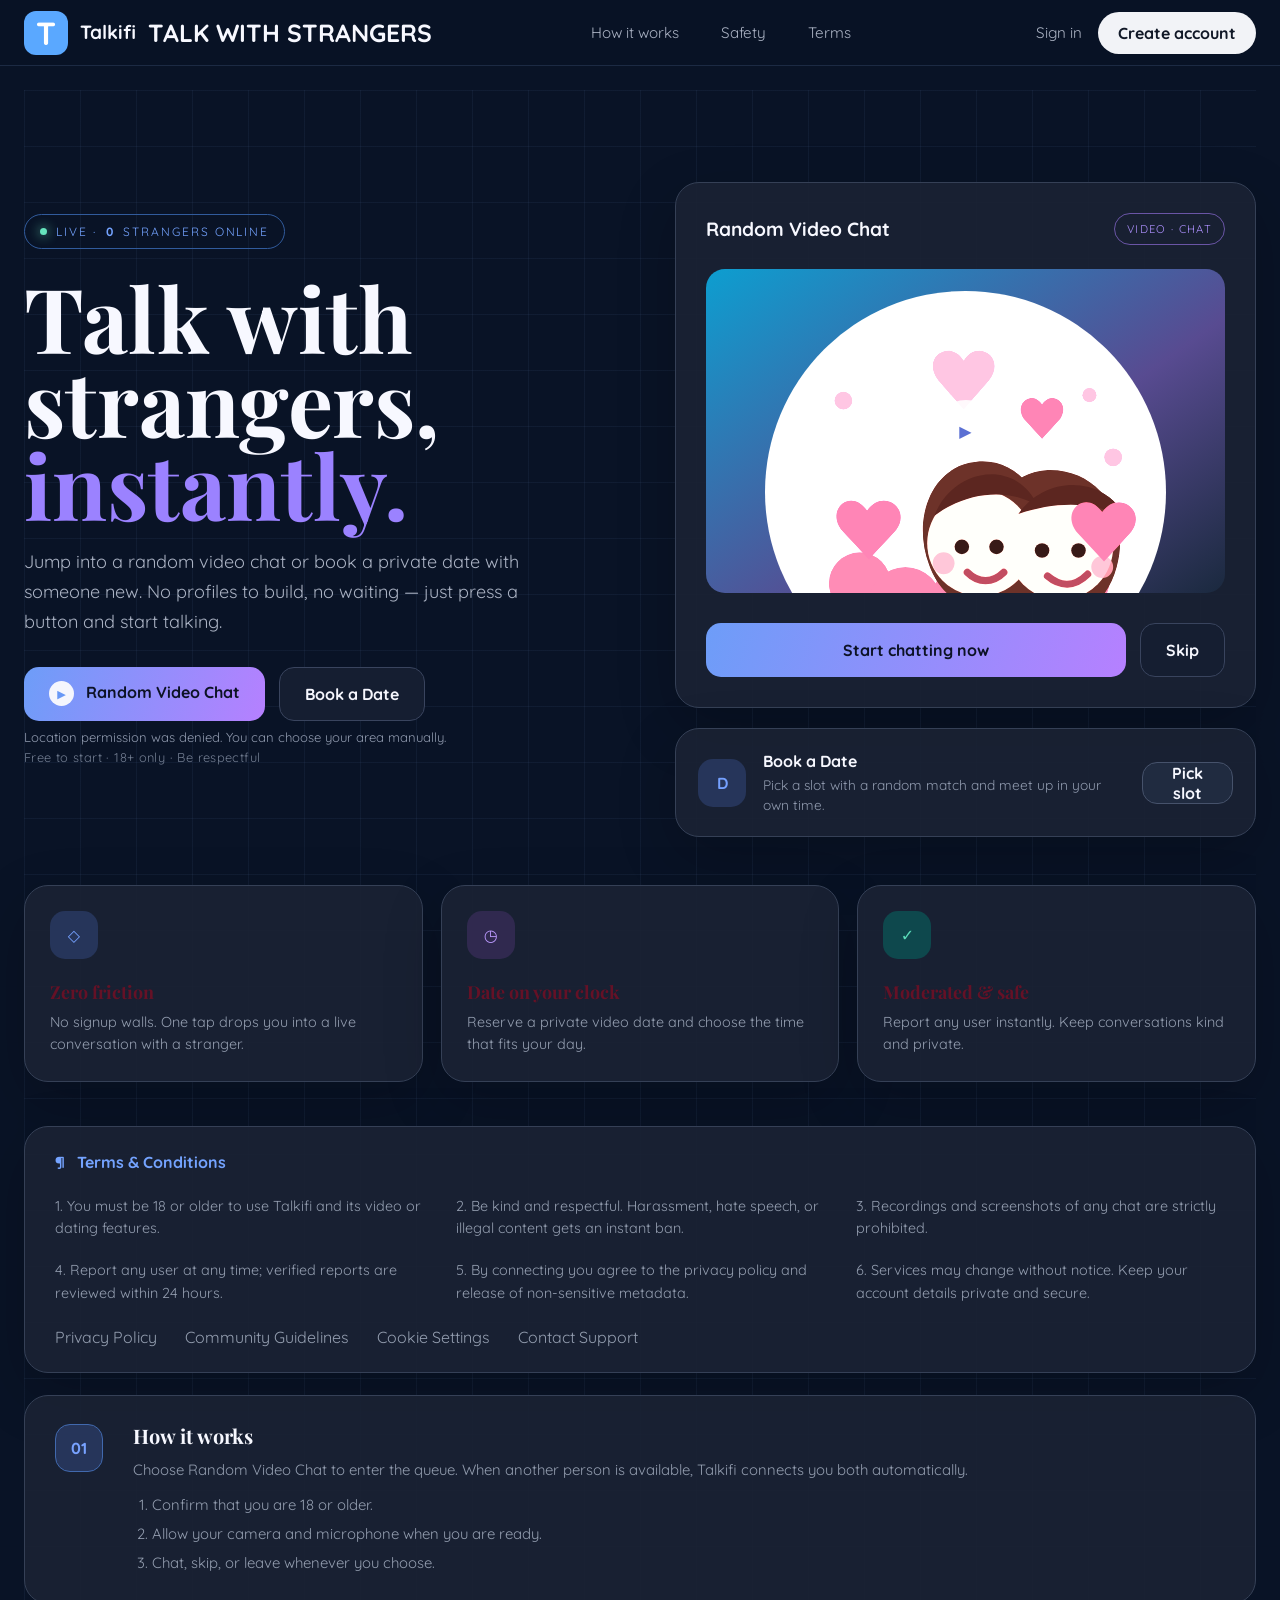
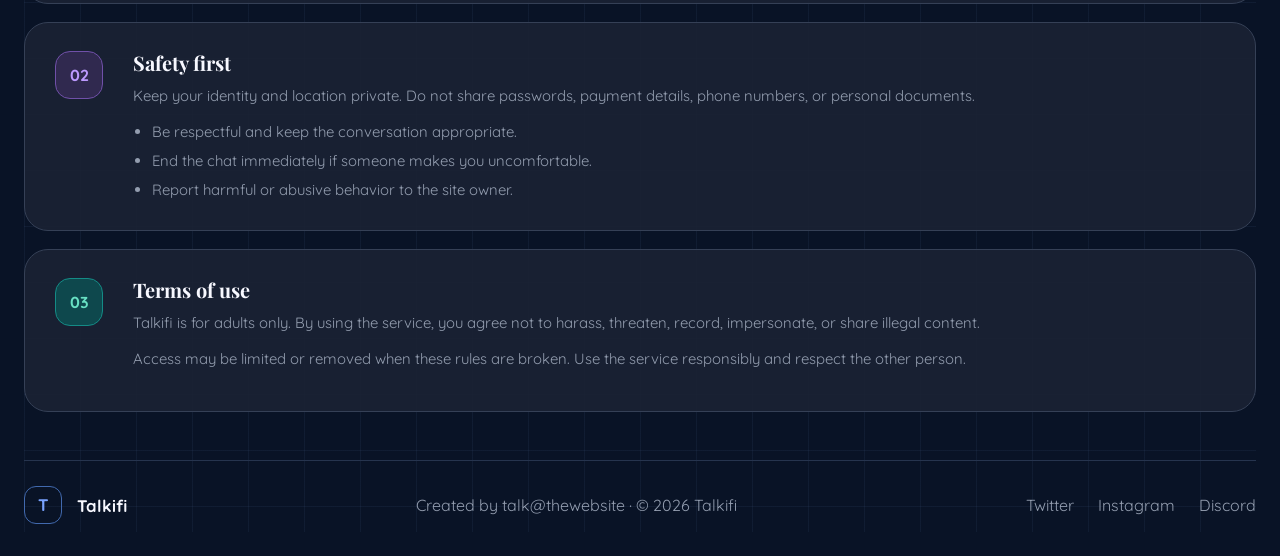
==== index.html @ 332e9e68 "update website" ====
<!DOCTYPE html>
<html lang="en">
<head>
  <meta charset="UTF-8">
  <meta name="viewport" content="width=device-width, initial-scale=1.0">
  <meta http-equiv="Cache-Control" content="no-cache, no-store, must-revalidate">
  <meta http-equiv="Pragma" content="no-cache">
  <meta http-equiv="Expires" content="0">
  <title>Will You Go On A Date?</title>
  <link rel="preconnect" href="https://fonts.googleapis.com">
  <link rel="preconnect" href="https://fonts.gstatic.com" crossorigin>
  <link href="https://fonts.googleapis.com/css2?family=Playfair+Display:wght@600;700&family=Quicksand:wght@500;600;700&display=swap" rel="stylesheet">
  <link rel="stylesheet" href="public/css/style.css?v=20260909-exact-home-split">
</head>
<body>
  <div class="petal-field" aria-hidden="true"></div>

  <header class="chat-topbar">
    <a class="chat-brand" id="homeLink" href="./" aria-label="Go to Talkifi home">
      <span class="brand-mark">T</span>
      <span class="brand-name">Talkifi</span>
      <strong>TALK WITH STRANGERS</strong>
    </a>
    <nav class="landing-nav" aria-label="Main navigation">
      <a href="#how-it-works">How it works</a>
      <a href="#safety">Safety</a>
      <a href="#terms">Terms</a>
    </nav>
    <div class="landing-account-actions">
      <a href="#terms">Sign in</a>
      <button type="button" data-next="stranger-chat">Create account</button>
    </div>
    <button class="online-counter" id="onlineCounter" type="button">0 online now</button>
  </header>

  <aside class="online-panel" id="onlinePanel" aria-hidden="true">
    <div class="online-panel-head">
      <strong>Approximate online locations</strong>
      <button id="closeOnlinePanel" type="button" aria-label="Close online stats">×</button>
    </div>
    <div class="online-total" id="onlineTotal">0 online now</div>
    <p class="online-location-note">Country and state totals only. Exact locations are never shown.</p>
    <h3>Country wise</h3>
    <div class="stats-list" id="countryStats"></div>
    <h3>State wise</h3>
    <div class="stats-list" id="stateStats"></div>
  </aside>

  <main class="app-shell">
    <section class="screen active landing-screen" data-screen="invite">
      <div class="landing-layout">
        <div class="landing-copy">
          <div class="live-pill"><span></span> LIVE · <strong id="landingOnlineCount">0</strong> STRANGERS ONLINE</div>
          <h1>Talk with<br>strangers,<br><em>instantly.</em></h1>
          <p class="landing-lede">Jump into a random video chat or book a private date with someone new. No profiles to build, no waiting — just press a button and start talking.</p>
          <div class="landing-actions">
            <button class="landing-primary" id="landingStartBtn" type="button"><span class="play-icon">▶</span> Random Video Chat</button>
            <button class="landing-secondary" data-next="date" type="button">Book a Date</button>
          </div>
          <p class="landing-location-status" id="landingLocationStatus">Requesting your approximate country and state...</p>
          <p class="landing-note">Free to start · 18+ only · Be respectful</p>
          <p class="error-message" id="inviteErrorLanding"></p>
        </div>
        <div class="landing-preview-column">
          <article class="preview-card">
            <div class="preview-heading"><strong>Random Video Chat</strong><span>VIDEO · CHAT</span></div>
            <div class="preview-video"><img src="public/assets/couple.svg" alt="Friendly people chatting"><div class="preview-play">▶</div></div>
            <div class="preview-actions"><button class="landing-primary" type="button" id="previewStartBtn">Start chatting now</button><button class="skip-preview" type="button" id="landingSkipBtn">Skip</button></div>
          </article>
          <article class="date-teaser"><div class="date-icon">D</div><div><strong>Book a Date</strong><p>Pick a slot with a random match and meet up in your own time.</p></div><button data-next="date" type="button">Pick slot</button></article>
        </div>
      </div>
      <div class="landing-features">
        <article><span class="feature-icon">◇</span><h2>Zero friction</h2><p>No signup walls. One tap drops you into a live conversation with a stranger.</p></article>
        <article><span class="feature-icon purple">◷</span><h2>Date on your clock</h2><p>Reserve a private video date and choose the time that fits your day.</p></article>
        <article><span class="feature-icon green">✓</span><h2>Moderated &amp; safe</h2><p>Report any user instantly. Keep conversations kind and private.</p></article>
      </div>
      <div class="landing-terms" id="terms">
        <strong>¶ &nbsp; Terms &amp; Conditions</strong>
        <div class="terms-grid"><p>1. You must be 18 or older to use Talkifi and its video or dating features.</p><p>2. Be kind and respectful. Harassment, hate speech, or illegal content gets an instant ban.</p><p>3. Recordings and screenshots of any chat are strictly prohibited.</p><p>4. Report any user at any time; verified reports are reviewed within 24 hours.</p><p>5. By connecting you agree to the privacy policy and release of non-sensitive metadata.</p><p>6. Services may change without notice. Keep your account details private and secure.</p></div>
        <div class="terms-links"><a href="#terms-details">Privacy Policy</a><a href="#safety">Community Guidelines</a><a href="#terms">Cookie Settings</a><a href="#how-it-works">Contact Support</a></div>
      </div>
      <section class="landing-docs" aria-label="Talkifi information">
        <article class="landing-doc" id="how-it-works">
          <span class="doc-number">01</span>
          <div><h2>How it works</h2><p>Choose Random Video Chat to enter the queue. When another person is available, Talkifi connects you both automatically.</p><ol><li>Confirm that you are 18 or older.</li><li>Allow your camera and microphone when you are ready.</li><li>Chat, skip, or leave whenever you choose.</li></ol></div>
        </article>
        <article class="landing-doc" id="safety">
          <span class="doc-number safety-number">02</span>
          <div><h2>Safety first</h2><p>Keep your identity and location private. Do not share passwords, payment details, phone numbers, or personal documents.</p><ul><li>Be respectful and keep the conversation appropriate.</li><li>End the chat immediately if someone makes you uncomfortable.</li><li>Report harmful or abusive behavior to the site owner.</li></ul></div>
        </article>
        <article class="landing-doc" id="terms-details">
          <span class="doc-number terms-number">03</span>
          <div><h2>Terms of use</h2><p>Talkifi is for adults only. By using the service, you agree not to harass, threaten, record, impersonate, or share illegal content.</p><p>Access may be limited or removed when these rules are broken. Use the service responsibly and respect the other person.</p></div>
        </article>
      </section>
      <footer class="landing-footer"><strong><span>T</span> Talkifi</strong><p>Created by talk@thewebsite · © 2026 Talkifi</p><div><a href="#terms">Twitter</a><a href="#terms">Instagram</a><a href="#terms">Discord</a></div></footer>
      <div class="panel invitation-panel">
        <h1>🌸 Will you go on a date with me? 🌸</h1>
        <img class="couple-art" src="public/assets/couple.svg" alt="Cute romantic couple illustration">
        <p class="tiny-note">(no pressure, okay, a little pressure.)</p>
        <button class="primary-btn" id="yesBtn" type="button">YES 💕</button>
        <button class="secondary-btn runaway" id="noBtn" type="button">NO 😏</button>
        <p class="error-message" id="inviteError"></p>
      </div>
    </section>

    <section class="screen" data-screen="yes">
      <div class="panel">
        <h2>WAIT... YOU ACTUALLY SAID YES?? 🥹</h2>
        <p>I was so ready for you to say no 😭</p>
        <div class="heart-row">💗 💗 💗</div>
        <button class="primary-btn" data-next="date" type="button">okay okay! →</button>
      </div>
    </section>

    <section class="screen" data-screen="date">
      <div class="panel form-panel">
        <h2>So... when are you free? 🥺</h2>
        <label for="dateInput">Pick a Day 🗓️</label>
        <input id="dateInput" type="date">
        <label for="timeInput">What Time? ⏰</label>
        <select id="timeInput">
          <option value="">choose a time...</option>
          <option value="00:00">12:00 AM</option>
          <option value="01:00">1:00 AM</option>
          <option value="02:00">2:00 AM</option>
          <option value="03:00">3:00 AM</option>
          <option value="04:00">4:00 AM</option>
          <option value="05:00">5:00 AM</option>
          <option value="06:00">6:00 AM</option>
          <option value="07:00">7:00 AM</option>
          <option value="08:00">8:00 AM</option>
          <option value="09:00">9:00 AM</option>
          <option value="10:00">10:00 AM</option>
          <option value="11:00">11:00 AM</option>
          <option value="12:00">12:00 PM</option>
          <option value="13:00">1:00 PM</option>
          <option value="14:00">2:00 PM</option>
          <option value="15:00">3:00 PM</option>
          <option value="16:00">4:00 PM</option>
          <option value="17:00">5:00 PM</option>
          <option value="18:00">6:00 PM</option>
          <option value="19:00">7:00 PM</option>
          <option value="20:00">8:00 PM</option>
          <option value="21:00">9:00 PM</option>
          <option value="22:00">10:00 PM</option>
          <option value="23:00">11:00 PM</option>
        </select>
        <button class="primary-btn" id="saveDateBtn" type="button">set the date! 💗</button>
        <p class="error-message" id="dateError"></p>
      </div>
    </section>

    <section class="screen" data-screen="food">
      <div class="panel food-panel">
        <h2>What are we feeling? 🍽️✨</h2>
        <p>pick your vibe</p>
        <div class="food-grid" id="foodGrid">
          <button class="food-card" data-food="Pizza" type="button"><span>🍕</span>Pizza</button>
          <button class="food-card" data-food="Sushi" type="button"><span>🍣</span>Sushi</button>
          <button class="food-card" data-food="Burgers" type="button"><span>🍔</span>Burgers</button>
          <button class="food-card" data-food="Pasta" type="button"><span>🍝</span>Pasta</button>
          <button class="food-card" data-food="Tacos" type="button"><span>🌮</span>Tacos</button>
          <button class="food-card" data-food="Ramen" type="button"><span>🍜</span>Ramen</button>
          <button class="food-card other-card" data-food="Other" type="button"><span>+</span>Other</button>
        </div>
        <div class="other-food-field" id="otherFoodField" hidden>
          <label for="otherFoodInput">Type your pick your vibe</label>
          <input id="otherFoodInput" type="text" maxlength="50" placeholder="Enter your own food vibe...">
        </div>
        <button class="primary-btn" id="saveFoodBtn" type="button">that's the vibe →</button>
        <p class="error-message" id="foodError"></p>
      </div>
    </section>

    <section class="screen" data-screen="location">
      <div class="panel location-panel">
        <h2>Find nearby maybes 💞</h2>
        <div class="select-stack">
          <label for="countrySelect">Country</label>
          <select id="countrySelect"></select>
          <label for="stateSelect">State</label>
          <select id="stateSelect" disabled></select>
          <label for="districtSelect">District</label>
          <select id="districtSelect" disabled></select>
          <label for="townSelect">Town</label>
          <select id="townSelect" disabled></select>
        </div>
        <div class="nearby-date-note"><strong>Nearby coffee dates</strong><span>Suggestions are prepared from your selected district and town.</span></div>
        <label class="nearby-search-label" for="nearbyPlaceSearch">Search a nearby place</label>
        <input id="nearbyPlaceSearch" class="nearby-place-search" type="search" placeholder="Try cafe, coffee, bakery, brunch..." autocomplete="off">
        <div class="nearby-search-summary" id="nearbySearchSummary">Choose a town to see places within 10 km.</div>
        <div class="nearby-search-results" id="nearbySearchResults"></div>
        <button class="primary-btn" id="saveLocationBtn" type="button">find nearby cafe dates 💘</button>
        <p class="error-message" id="locationError"></p>
      </div>
    </section>

    <section class="screen" data-screen="final">
      <div class="panel">
        <h2>glad you didn't say no. be ready by 6, I'm coming to get you 🚗</h2>
        <p><em>P.S. normal people text. I made a whole website for you. no big deal. 😌</em></p>
        <div class="heart-row">♥ ♥ ♥ ♥ ♥</div>
        <button class="primary-btn" id="acceptBtn" type="button">ok I accept 🥰</button>
        <button class="secondary-btn wide-secondary" data-next="stranger-chat" type="button">random live chat 💬</button>
        <p class="error-message" id="acceptError"></p>
      </div>
    </section>

    <section class="screen" data-screen="stranger-chat">
      <div class="chat-landing-intro" aria-labelledby="chat-landing-title">
        <div class="chat-speed-pill"><span>◎</span> Meet someone new in under 3 seconds</div>
        <h1 id="chat-landing-title">One click. <em>One stranger.</em><br>A conversation you didn't plan.</h1>
        <p>Free live text and video chat with real people around the world.<br>No account, no history — just say hi and skip whenever you like.</p>
      </div>
      <div class="panel chat-panel">
        <h2>Stranger live chat 💬</h2>
        <div class="chat-gate" id="chatGate">
          <label class="chat-field" for="ageInput">Age<input id="ageInput" type="number" min="18" max="99" placeholder="18+ only"></label>
          <label class="chat-field" for="genderSelect">I am<select id="genderSelect">
            <option value="">choose...</option>
            <option value="girl">Girl</option>
            <option value="boy">Boy</option>
            <option value="other">Other</option>
          </select></label>
          <label class="check-row" for="adultConfirm">
            <input id="adultConfirm" type="checkbox">
            <span>I confirm I am 18 or older and will keep the chat respectful.</span>
          </label>
          <button class="primary-btn compact-btn" id="permissionBtn" type="button">allow camera and mic</button>
        </div>
        <div class="mode-tabs" role="group" aria-label="Chat mode">
          <button class="mode-tab active" id="textModeBtn" type="button">Text Chat</button>
          <button class="mode-tab" id="videoModeBtn" type="button">Video Chat</button>
        </div>
        <p class="tiny-note">Adults only. One click connects you with a random person. Skip anytime.</p>
        <div class="chat-status" id="chatStatus">Not connected</div>
        <div class="call-workspace" id="callWorkspace">
          <div class="call-stage">
            <div class="video-grid" id="videoGrid">
              <div class="video-tile">
                <video id="localVideo" muted playsinline autoplay></video>
                <span class="video-label">You</span>
              </div>
              <div class="video-tile">
                <video id="remoteVideo" playsinline autoplay></video>
                <span class="video-label">Random person</span>
              </div>
            </div>
            <div class="chat-media-controls">
              <button class="secondary-btn compact-btn" id="micToggleBtn" type="button" disabled>mic on</button>
              <button class="secondary-btn compact-btn" id="cameraToggleBtn" type="button" disabled>camera on</button>
              <button class="secondary-btn compact-btn" id="speakerToggleBtn" type="button" disabled>speaker on</button>
              <button class="secondary-btn compact-btn" id="fullscreenVideoBtn" type="button" disabled>full screen</button>
            </div>
            <div class="chat-actions">
              <button class="primary-btn compact-btn" id="findChatBtn" type="button" disabled>find person</button>
              <button class="secondary-btn compact-btn" id="skipChatBtn" type="button" disabled>skip</button>
              <button class="secondary-btn compact-btn" id="videoChatBtn" type="button" disabled>start video</button>
              <button class="secondary-btn compact-btn" id="leaveChatBtn" type="button" disabled>leave</button>
            </div>
          </div>
          <aside class="call-chat" aria-label="Chat messages">
            <div class="messages" id="messages"></div>
            <form class="message-form" id="messageForm">
              <input id="messageInput" type="text" maxlength="1000" placeholder="type a sweet message..." autocomplete="off" disabled>
              <button class="primary-btn send-btn" type="submit" disabled>send</button>
            </form>
          </aside>
        </div>
        <p class="error-message" id="chatError"></p>
      </div>
    </section>
  </main>

  <script src="public/js/api.js?v=20260909-real-map-search"></script>
  <script src="public/js/animations.js?v=20260908-flow"></script>
  <script src="public/js/app.js?v=20260909-real-map-search"></script>
</body>
</html>
---- public/css/style.css ----
:root {
  --cream: #fffaf5;
  --blush: #fdecea;
  --pink: #ee7f9e;
  --pink-soft: #f8b6c8;
  --rose: #8b1834;
  --rose-dark: #651126;
  --line: #f6ccd4;
  --ink: #6c1730;
  --shadow: 0 22px 45px rgba(139, 24, 52, 0.13);
}

* {
  box-sizing: border-box;
}

body {
  margin: 0;
  min-height: 100vh;
  overflow-x: hidden;
  background:
    radial-gradient(circle at 12% 10%, rgba(255, 211, 222, 0.55), transparent 16rem),
    radial-gradient(circle at 82% 85%, rgba(255, 238, 214, 0.8), transparent 20rem),
    var(--blush);
  color: var(--ink);
  font-family: "Quicksand", system-ui, sans-serif;
}

body.dark-landing {
  background: #091326;
  color: #f7f8ff;
}

body.dark-landing .chat-topbar {
  border-bottom-color: rgba(67, 87, 124, .35);
  background: rgba(9, 19, 38, .9);
}

body.dark-landing .chat-brand strong {
  color: #f7f8ff;
}

body.dark-landing .online-counter {
  color: #8cacff;
}

body:has(.landing-screen.active) {
  background: #091326;
}

body:has(.landing-screen.active) .chat-topbar {
  border-bottom-color: rgba(67, 87, 124, .35);
  background: rgba(9, 19, 38, .9);
}

body:has(.landing-screen.active) .brand-name {
  color: #f7f8ff;
  font-family: "Quicksand", system-ui, sans-serif;
  font-size: 1.2rem;
}

body.dark-app {
  background: #091326;
  color: #f7f8ff;
}

body.dark-app .chat-topbar {
  border-bottom-color: rgba(67, 87, 124, .35);
  background: rgba(9, 19, 38, .94);
}

body.dark-app .chat-brand strong,
body.dark-app .online-counter {
  color: #a9b1c2;
}

body.dark-app .panel {
  border-color: #354056;
  background: rgba(26, 34, 52, .96);
  box-shadow: 0 20px 60px rgba(0, 0, 0, .2);
}

body.dark-app h1,
body.dark-app h2,
body.dark-app label,
body.dark-app .chat-status,
body.dark-app .video-label {
  color: #f7f8ff;
}

body.dark-app p,
body.dark-app .tiny-note,
body.dark-app .check-row,
body.dark-app .error-message {
  color: #a9b1c2;
}

body.dark-app input,
body.dark-app select {
  border-color: #46526b;
  background: #121b2d;
  color: #f7f8ff;
}

body.dark-app .chat-gate,
body.dark-app .messages,
body.dark-app .chat-status {
  border-color: #354056;
  background: #121b2d;
}

body.dark-app .chat-gate.approved {
  border-color: #46526b;
  background: #18243a;
}

body.dark-app .video-tile {
  border-color: #46526b;
  background: #0b1220;
}

body.dark-app .video-grid video {
  border-color: #46526b;
  background: #0b1220;
}

body.dark-app .video-label {
  background: rgba(9, 19, 38, .86);
}

body.dark-app .radius-control,
body.dark-app .approx-map,
body.dark-app .approx-map.ready {
  border-color: #354056;
  background-color: #121b2d;
}

body.dark-app .map-status {
  color: #a9b1c2;
}

body.dark-app .map-ring {
  border-color: rgba(109, 157, 248, .7);
  background: rgba(109, 157, 248, .08);
}

body.dark-app .match-item {
  border-color: #354056;
  background: #121b2d;
}

.location-button {
  width: 100%;
  margin-bottom: 8px;
}

.location-permission-note {
  margin: 0 0 16px;
  color: #a9b1c2;
  font-size: .82rem;
  text-align: center;
}

body.dark-app .secondary-btn,
body.dark-app .mode-tab {
  border-color: #46526b;
  background: #1a263b;
  color: #f7f8ff;
}

body.dark-app .mode-tab.active,
body.dark-app .primary-btn {
  background: linear-gradient(110deg, #6d9df8, #b680ff);
  color: #0c1225;
}

.landing-nav {
  display: flex;
  align-items: center;
  gap: clamp(18px, 4vw, 42px);
  margin-left: auto;
  margin-right: 26px;
}

.landing-nav a {
  color: #a9b1c2;
  text-decoration: none;
  font-size: .95rem;
}

.landing-nav a:hover {
  color: #fff;
}

.landing-account-actions {
  display: flex;
  align-items: center;
  gap: 16px;
  margin-left: auto;
}

.landing-account-actions a {
  color: #a9b1c2;
  text-decoration: none;
  font-size: .95rem;
}

.landing-account-actions button {
  min-height: 42px;
  padding: 0 20px;
  border: 0;
  border-radius: 999px;
  background: #f2f3f7;
  color: #111827;
  cursor: pointer;
  font-weight: 700;
}

.chat-topbar {
  position: fixed;
  top: 0;
  left: 0;
  right: 0;
  z-index: 10;
  display: flex;
  align-items: center;
  justify-content: space-between;
  gap: 16px;
  min-height: 66px;
  padding: 8px 18px;
  border-bottom: 1px solid rgba(246, 204, 212, 0.8);
  background: rgba(255, 250, 245, 0.88);
  backdrop-filter: blur(10px);
}

.chat-brand {
  display: flex;
  align-items: center;
  gap: 12px;
  min-width: 0;
  color: inherit;
  text-decoration: none;
}

.brand-mark {
  display: grid;
  place-items: center;
  width: 44px;
  height: 44px;
  border-radius: 12px;
  background: #5aa8ff;
  color: white;
  font-size: 2rem;
  font-weight: 700;
}

.brand-name {
  color: #ff7b1a;
  font-family: "Playfair Display", Georgia, serif;
  font-size: clamp(1.8rem, 5vw, 3rem);
  font-weight: 700;
  line-height: 1;
}

.chat-brand strong {
  color: #111827;
  font-size: clamp(1rem, 2.8vw, 1.55rem);
  white-space: nowrap;
}

.online-counter {
  border: 0;
  background: transparent;
  color: #5aa8ff;
  cursor: pointer;
  font-size: clamp(0.95rem, 2.3vw, 1.3rem);
  font-weight: 700;
  white-space: nowrap;
}

.online-panel {
  position: fixed;
  top: 78px;
  right: max(18px, 2vw);
  left: auto;
  z-index: 20;
  display: none;
  width: min(360px, calc(100vw - 32px));
  max-height: calc(100vh - 96px);
  overflow: auto;
  padding: 18px;
  border: 1px solid var(--line);
  border-radius: 18px;
  background: rgba(255, 253, 249, 0.98);
  box-shadow: var(--shadow);
}

.online-panel.open {
  display: block;
}

.online-panel-head {
  display: flex;
  align-items: center;
  justify-content: space-between;
  color: var(--rose-dark);
}

.online-panel-head button {
  width: 32px;
  height: 32px;
  border: 1px solid var(--line);
  border-radius: 50%;
  background: #fff0f4;
  color: var(--rose-dark);
  cursor: pointer;
}

.online-location-note {
  margin: 10px 0 16px;
  color: #a9b1c2;
  font-size: .82rem;
  line-height: 1.45;
}

.online-total {
  margin: 12px 0;
  padding: 12px;
  border-radius: 14px;
  background: #fff3f6;
  color: var(--rose-dark);
  font-weight: 700;
}

.online-panel h3 {
  margin: 16px 0 8px;
  color: var(--rose);
  font-size: 0.95rem;
}

.stats-list {
  display: grid;
  gap: 8px;
}

.stat-row {
  display: flex;
  justify-content: space-between;
  gap: 14px;
  padding: 9px 11px;
  border: 1px solid var(--line);
  border-radius: 12px;
  background: var(--cream);
}

body.dark-landing .online-panel,
body.dark-app .online-panel {
  border-color: #354056;
  background: #121b2d;
  box-shadow: 0 24px 60px rgba(0, 0, 0, .38);
}

body.dark-landing .online-panel-head,
body.dark-app .online-panel-head {
  color: #f7f8ff;
}

body.dark-landing .online-panel-head button,
body.dark-app .online-panel-head button {
  border-color: #46526b;
  background: #1a263b;
  color: #f7f8ff;
}

body.dark-landing .online-total,
body.dark-app .online-total {
  background: #1a263b;
  color: #f7f8ff;
}

body.dark-landing .online-panel h3,
body.dark-app .online-panel h3 {
  color: #8cacff;
}

body.dark-landing .stat-row,
body.dark-app .stat-row {
  border-color: #354056;
  background: #18243a;
  color: #f7f8ff;
}

body.dark-landing .stat-row strong,
body.dark-app .stat-row strong {
  color: #9b82ff;
}

button,
input,
select {
  font: inherit;
}

.app-shell {
  min-height: 100vh;
  display: grid;
  place-items: center;
  padding: 90px 24px 24px;
}

.screen {
  display: none;
  width: min(100%, 520px);
}

.screen.active {
  display: block;
  animation: floatIn 440ms ease both;
}

.landing-screen {
  width: min(100%, 1308px);
}

.landing-screen .invitation-panel {
  display: none;
}

.landing-screen {
  color: #f7f8ff;
  position: relative;
}

.landing-screen::before {
  content: "";
  position: fixed;
  inset: 0;
  z-index: 0;
  background-color: #091326;
  background-image: linear-gradient(rgba(120, 151, 219, .07) 1px, transparent 1px), linear-gradient(90deg, rgba(120, 151, 219, .07) 1px, transparent 1px);
  background-size: 56px 56px;
}

.landing-screen > * {
  position: relative;
  z-index: 1;
}

.landing-layout {
  display: grid;
  grid-template-columns: minmax(0, 1fr) minmax(420px, .88fr);
  gap: clamp(40px, 8vw, 110px);
  align-items: center;
  padding: 70px 0 44px;
}

.landing-copy { max-width: 560px; }
.live-pill { display: inline-flex; align-items: center; gap: 9px; padding: 9px 15px; border: 1px solid #315b9c; border-radius: 999px; color: #74a3ff; font-size: .75rem; letter-spacing: .16em; }
.live-pill span { width: 7px; height: 7px; border-radius: 50%; background: #66e4bd; box-shadow: 0 0 12px #66e4bd; }
.landing-copy h1 { margin: 26px 0 22px; color: #f7f8ff; font-size: clamp(3.5rem, 7vw, 6.3rem); line-height: .93; letter-spacing: 0; }
.landing-copy h1 em { color: #9b82ff; font-style: normal; }
.landing-lede { max-width: 550px; color: #a9b1c2; font-size: 1.13rem; line-height: 1.65; }
.landing-actions, .preview-actions { display: flex; flex-wrap: wrap; gap: 14px; margin-top: 30px; }
.landing-primary, .landing-secondary, .date-teaser button, .skip-preview { min-height: 54px; padding: 0 25px; border-radius: 15px; cursor: pointer; font-weight: 700; }
.landing-primary { border: 0; background: linear-gradient(110deg, #6d9df8, #b680ff); color: #0c1225; }
.landing-secondary, .skip-preview { border: 1px solid #39445e; background: #151e31; color: #f5f6fd; }
.landing-location-btn { min-height: 42px; margin-top: 14px; padding: 0 18px; border: 1px solid #4169ae; border-radius: 12px; background: #18243a; color: #9dbbff; cursor: pointer; font-weight: 700; }
.landing-location-btn:disabled { cursor: wait; opacity: .65; }
.landing-location-status { min-height: 20px; margin: 8px 0 0; color: #8f99ad; font-size: .82rem; }
.play-icon { display: inline-grid; place-items: center; width: 25px; height: 25px; margin-right: 8px; border-radius: 50%; background: #f5f6fd; color: #6898f6; font-size: .7rem; }
.landing-note { color: #727d91; font-size: .8rem; letter-spacing: .03em; }
.landing-preview-column { display: grid; gap: 20px; }
.preview-card, .date-teaser, .landing-features article, .landing-terms { border: 1px solid #354056; border-radius: 24px; background: rgba(26, 34, 52, .9); box-shadow: 0 20px 60px rgba(0, 0, 0, .2); }
.preview-card { padding: 30px; }
.preview-heading { display: flex; align-items: center; justify-content: space-between; gap: 12px; margin-bottom: 24px; font-size: 1.2rem; }
.preview-heading span { padding: 8px 12px; border: 1px solid #6a55a6; border-radius: 999px; color: #ae91ff; font-size: .7rem; letter-spacing: .12em; }
.preview-video { position: relative; display: grid; place-items: center; min-height: 310px; overflow: hidden; border-radius: 19px; background: linear-gradient(145deg, #0d9ed0, #584b91 60%, #1a293e); }
.preview-video img { width: 72%; max-height: 250px; object-fit: contain; filter: brightness(1.2); }
.preview-play { position: absolute; display: grid; place-items: center; width: 62px; height: 62px; border-radius: 50%; background: rgba(255,255,255,.9); color: #5b70d3; }
.preview-actions .landing-primary { flex: 1; }
.date-teaser { display: flex; align-items: center; gap: 17px; padding: 22px; }
.date-icon, .feature-icon { display: grid; place-items: center; flex: 0 0 auto; width: 48px; height: 48px; border-radius: 15px; background: #26355a; color: #75a1ff; font-weight: 700; }
.date-teaser strong { color: #f7f8ff; }.date-teaser p { margin: 4px 0 0; color: #8f99ad; font-size: .86rem; line-height: 1.4; }.date-teaser button { min-height: 42px; margin-left: auto; padding: 0 16px; border: 1px solid #46526b; background: #202b40; color: #f7f8ff; }
.landing-features { display: grid; grid-template-columns: repeat(3, 1fr); gap: 18px; }.landing-features article { padding: 25px; }.landing-features h2 { margin: 22px 0 9px; font-size: 1.12rem; }.landing-features p, .landing-terms p { margin: 0; color: #939daf; line-height: 1.55; font-size: .9rem; }.feature-icon.purple { background: #30294f; color: #bc9aff; }.feature-icon.green { background: #0e484d; color: #5bddba; }
.landing-terms { margin-top: 44px; padding: 25px 30px; color: #74a3ff; }.terms-grid { display: grid; grid-template-columns: repeat(3, 1fr); gap: 20px 32px; margin-top: 23px; }.terms-grid p { margin: 0; color: #939daf; line-height: 1.55; font-size: .9rem; }.terms-links { display: flex; flex-wrap: wrap; gap: 28px; margin-top: 23px; }.terms-links a, .landing-footer a { color: #939daf; text-decoration: none; }.terms-links a:hover, .landing-footer a:hover { color: #78a2ff; }
.landing-footer { display: flex; align-items: center; justify-content: space-between; gap: 20px; margin-top: 48px; padding: 25px 0 8px; border-top: 1px solid #26344e; color: #939daf; }.landing-footer strong { color: #f7f8ff; font-size: 1.05rem; }.landing-footer strong span { display: inline-grid; place-items: center; width: 38px; height: 38px; margin-right: 10px; border: 1px solid #4169ae; border-radius: 12px; color: #78a2ff; }.landing-footer p { margin: 0; }.landing-footer div { display: flex; gap: 24px; }
.landing-docs { display: grid; gap: 18px; margin-top: 22px; scroll-margin-top: 92px; }
.landing-doc { display: grid; grid-template-columns: 58px minmax(0, 1fr); gap: 20px; padding: 28px 30px; border: 1px solid #354056; border-radius: 24px; background: rgba(26, 34, 52, .9); scroll-margin-top: 92px; }
.landing-doc h2 { margin: 0 0 10px; color: #f7f8ff; font-size: 1.25rem; }
.landing-doc p, .landing-doc li { color: #939daf; line-height: 1.6; font-size: .93rem; }
.landing-doc p { margin: 0 0 12px; }.landing-doc ol, .landing-doc ul { margin: 0; padding-left: 19px; }.landing-doc li + li { margin-top: 5px; }
.doc-number { display: grid; place-items: center; width: 48px; height: 48px; border: 1px solid #4169ae; border-radius: 15px; background: #26355a; color: #78a2ff; font-weight: 700; }
.safety-number { border-color: #7050a9; background: #30294f; color: #bd9aff; }.terms-number { border-color: #148b86; background: #0e484d; color: #68e0c3; }
@media (max-width: 820px) { .landing-doc { grid-template-columns: 1fr; padding: 22px; } }
@media (max-width: 820px) { .terms-grid { grid-template-columns: 1fr; } .landing-footer { align-items: flex-start; flex-direction: column; } .landing-footer div { gap: 18px; } }

@media (max-width: 820px) {
  .landing-nav { display: none; }
  .landing-account-actions { display: none; }
  .landing-layout { grid-template-columns: 1fr; padding-top: 35px; }.landing-copy { max-width: none; }.landing-copy h1 { font-size: clamp(3.3rem, 15vw, 5.5rem); }.preview-video { min-height: 230px; }.landing-features, .landing-terms > div { grid-template-columns: 1fr; }.date-teaser button { margin-left: auto; }
}

/* Full-size chat and video workspace */
.screen[data-screen="stranger-chat"] {
  width: min(100%, 1140px);
}

.screen[data-screen="stranger-chat"] .chat-panel {
  padding: 30px;
  border-color: #26334c;
  border-radius: 25px;
  background: #111b2e;
}

.screen[data-screen="stranger-chat"] .chat-panel > h2 {
  margin-bottom: 24px;
  color: #f4f5fa;
  font-family: "Playfair Display", Georgia, serif;
  font-size: 1.8rem;
}

.screen[data-screen="stranger-chat"] .chat-gate {
  display: grid;
  grid-template-columns: 70px 120px minmax(190px, 1fr) minmax(250px, 1.7fr);
  gap: 12px;
  align-items: end;
  margin-bottom: 14px;
  padding: 18px;
  border-color: #26334c;
  border-radius: 20px;
  background: #0d1628;
}

.screen[data-screen="stranger-chat"] .chat-field {
  display: grid;
  gap: 7px;
  margin: 0;
  color: #8f9ab0;
  font-size: .75rem;
  text-align: left;
}

.screen[data-screen="stranger-chat"] .chat-field input,
.screen[data-screen="stranger-chat"] .chat-field select {
  width: 100%;
  min-height: 38px;
  padding: 0 10px;
  border: 1px solid #2b3850;
  border-radius: 12px;
  background: #1b2940;
  color: #f4f5fa;
}

.screen[data-screen="stranger-chat"] .chat-gate .check-row {
  min-height: 38px;
  margin: 0;
  padding: 0 10px;
  border: 1px solid #2b3850;
  border-radius: 12px;
  color: #9aa5ba;
  font-size: .72rem;
}

.screen[data-screen="stranger-chat"] .chat-gate .compact-btn {
  width: 100%;
  min-height: 42px;
  margin: 0;
  background: linear-gradient(100deg, #ff774d, #ed5f92);
  color: #1b1420;
}

.screen[data-screen="stranger-chat"] .mode-tabs {
  display: grid;
  grid-template-columns: 1fr 1fr;
  gap: 12px;
  margin: 0 0 10px;
}

.screen[data-screen="stranger-chat"] .mode-tab {
  min-height: 42px;
  border-color: #26334c;
  background: #182239;
  color: #c0c8d8;
}

.screen[data-screen="stranger-chat"] .mode-tab.active {
  border-color: transparent;
  background: linear-gradient(100deg, #ff774d, #ed5f92);
  color: #1b1420;
}

.screen[data-screen="stranger-chat"] .chat-status {
  min-height: 38px;
  margin: 12px 0 14px;
  border-color: #26334c;
  border-radius: 999px;
  background: #0d1628;
  color: #c0c8d8;
}

.screen[data-screen="stranger-chat"] .call-workspace {
  gap: 16px;
}

.screen[data-screen="stranger-chat"] .call-stage {
  min-width: 0;
}

.screen[data-screen="stranger-chat"] .call-chat {
  min-width: 0;
  padding: 14px;
  border: 1px solid #26334c;
  border-radius: 20px;
  background: #0d1628;
}

.screen[data-screen="stranger-chat"] .messages {
  min-height: 340px;
  height: min(48vh, 480px);
  margin: 0 0 12px;
  border-color: #26334c;
  border-radius: 18px;
  background: #111b2e;
}

.screen[data-screen="stranger-chat"] .message-form {
  gap: 10px;
}

.screen[data-screen="stranger-chat"] .message-form input {
  min-height: 42px;
  border-color: #2b3850;
  border-radius: 999px;
  background: #1b2940;
  color: #f4f5fa;
}

.screen[data-screen="stranger-chat"] .send-btn {
  width: 46px;
  min-height: 42px;
  padding: 0;
  border-radius: 50%;
  background: #ff715d;
  color: #1b1420;
}

.screen[data-screen="stranger-chat"] .chat-media-controls,
.screen[data-screen="stranger-chat"] .chat-actions {
  display: flex;
  flex-wrap: wrap;
  gap: 10px;
  margin-top: 12px;
}

.screen[data-screen="stranger-chat"] .chat-media-controls .secondary-btn,
.screen[data-screen="stranger-chat"] .chat-actions .secondary-btn,
.screen[data-screen="stranger-chat"] .chat-actions .primary-btn {
  width: auto;
  min-height: 38px;
  margin: 0;
  padding: 0 16px;
  border: 1px solid #2b3850;
  border-radius: 999px;
  background: #182239;
  color: #c0c8d8;
  box-shadow: none;
}

.screen[data-screen="stranger-chat"] .chat-actions .primary-btn {
  background: linear-gradient(100deg, #ff774d, #ed5f92);
  color: #1b1420;
}

.screen[data-screen="stranger-chat"] .chat-panel:not(.video-mode) .call-workspace {
  display: block;
}

.screen[data-screen="stranger-chat"] .chat-panel:not(.video-mode) .call-chat {
  display: grid;
}

.screen[data-screen="stranger-chat"] .chat-panel:not(.video-mode) .call-stage {
  display: flex;
  justify-content: flex-end;
}

.screen[data-screen="stranger-chat"] .chat-panel:not(.video-mode) .chat-media-controls,
.screen[data-screen="stranger-chat"] .chat-panel:not(.video-mode) .video-grid {
  display: none;
}

@media (max-width: 820px) {
  .screen[data-screen="stranger-chat"] .chat-panel {
    padding: 18px;
  }

  .screen[data-screen="stranger-chat"] .chat-gate {
    grid-template-columns: 1fr 1fr;
  }

  .screen[data-screen="stranger-chat"] .chat-gate .check-row,
  .screen[data-screen="stranger-chat"] .chat-gate .compact-btn {
    grid-column: 1 / -1;
  }

  .screen[data-screen="stranger-chat"] .call-workspace {
    grid-template-columns: 1fr;
  }
}

.screen.focus-screen {
  width: min(100%, 1180px);
}

.panel {
  width: 100%;
  padding: clamp(28px, 6vw, 42px);
  border: 1px solid var(--line);
  border-radius: 28px;
  background: rgba(255, 253, 249, 0.92);
  box-shadow: var(--shadow);
  text-align: center;
}

h1,
h2 {
  margin: 0 0 20px;
  color: var(--rose-dark);
  font-family: "Playfair Display", Georgia, serif;
  font-size: clamp(1.65rem, 7vw, 2.5rem);
  line-height: 1.18;
  letter-spacing: 0;
}

p {
  margin: 0 0 20px;
}

.tiny-note {
  font-size: 0.9rem;
  color: #9b5364;
}

.couple-art {
  display: block;
  width: min(190px, 50vw);
  aspect-ratio: 1;
  margin: 8px auto 22px;
  border: 4px solid #ffc6d5;
  border-radius: 50%;
  background: #fff4f7;
  box-shadow: 0 14px 24px rgba(238, 127, 158, 0.2);
}

.primary-btn,
.secondary-btn {
  display: inline-grid;
  place-items: center;
  min-height: 48px;
  border: 0;
  border-radius: 999px;
  cursor: pointer;
  transition: transform 180ms ease, box-shadow 180ms ease, border-color 180ms ease;
}

.wide-secondary {
  width: 100%;
}

.primary-btn {
  width: 100%;
  margin-top: 12px;
  padding: 0 22px;
  background: var(--pink);
  color: white;
  font-weight: 700;
  box-shadow: 0 10px 20px rgba(238, 127, 158, 0.28);
}

.primary-btn:hover {
  transform: translateY(-2px);
}

.primary-btn:disabled,
.secondary-btn:disabled,
.mode-tab:disabled {
  cursor: not-allowed;
  opacity: 0.5;
  transform: none;
  box-shadow: none;
}

.secondary-btn {
  min-width: 92px;
  margin-top: 14px;
  padding: 0 24px;
  border: 1px solid var(--line);
  background: #fff0f4;
  color: var(--rose-dark);
}

.runaway {
  position: relative;
}

.heart-row {
  margin: 20px 0 8px;
  color: var(--pink);
  font-size: 1.45rem;
  letter-spacing: 0;
}

.form-panel,
.location-panel {
  text-align: left;
}

.form-panel h2,
.location-panel h2,
.food-panel h2,
.match-panel h2 {
  text-align: center;
}

label {
  display: block;
  margin: 18px 0 8px;
  color: var(--rose);
  font-weight: 700;
}

input,
select {
  width: 100%;
  min-height: 48px;
  border: 1px solid var(--line);
  border-radius: 999px;
  background: var(--cream);
  color: var(--ink);
  padding: 0 18px;
  outline: none;
}

input:focus,
select:focus {
  border-color: var(--pink);
  box-shadow: 0 0 0 4px rgba(238, 127, 158, 0.15);
}

.food-grid {
  display: grid;
  grid-template-columns: repeat(2, minmax(0, 1fr));
  gap: 14px;
  margin: 20px 0 12px;
}

.food-card {
  min-height: 92px;
  border: 1px solid var(--line);
  border-radius: 22px;
  background: var(--cream);
  color: var(--ink);
  cursor: pointer;
  transition: transform 180ms ease, border-color 180ms ease, background 180ms ease;
}

.food-card span {
  display: block;
  margin-bottom: 8px;
  font-size: 1.7rem;
}

.food-card.selected {
  border: 2px solid var(--pink);
  background: #fff1f5;
  transform: scale(1.04);
}

.other-card {
  grid-column: 1 / -1;
}

.other-food-field {
  margin: 4px 0 10px;
  text-align: left;
}

.other-food-field[hidden] {
  display: none;
}

.other-food-field label {
  margin-top: 0;
}

.select-stack {
  display: grid;
  gap: 2px;
}

.manual-location-input[hidden] {
  display: none;
}

.manual-location-input {
  margin-top: 8px;
}

.radius-control {
  display: flex;
  align-items: center;
  justify-content: space-between;
  min-height: 48px;
  margin: 18px 0;
  padding: 0 18px;
  border: 1px solid var(--line);
  border-radius: 999px;
  background: #fff3f6;
}

.radius-control strong {
  color: var(--rose-dark);
}

.approx-map {
  position: relative;
  height: 230px;
  margin: 16px 0;
  overflow: hidden;
  border: 1px solid var(--line);
  border-radius: 24px;
  background:
    linear-gradient(35deg, transparent 48%, rgba(238, 127, 158, 0.15) 49%, rgba(238, 127, 158, 0.15) 51%, transparent 52%),
    linear-gradient(115deg, transparent 45%, rgba(139, 24, 52, 0.12) 46%, rgba(139, 24, 52, 0.12) 48%, transparent 49%),
    radial-gradient(circle at 24% 28%, #dff0df 0 12%, transparent 13%),
    radial-gradient(circle at 78% 65%, #ffe1e9 0 14%, transparent 15%),
    #fff9f2;
}

.approx-map.ready {
  background:
    linear-gradient(35deg, transparent 48%, rgba(238, 127, 158, 0.2) 49%, rgba(238, 127, 158, 0.2) 51%, transparent 52%),
    linear-gradient(115deg, transparent 45%, rgba(139, 24, 52, 0.14) 46%, rgba(139, 24, 52, 0.14) 48%, transparent 49%),
    radial-gradient(circle at 24% 28%, rgba(153, 196, 151, 0.45) 0 12%, transparent 13%),
    radial-gradient(circle at 78% 65%, rgba(255, 190, 212, 0.55) 0 14%, transparent 15%),
    #fff9f2;
}

.map-status {
  position: absolute;
  left: 14px;
  right: 14px;
  top: 12px;
  z-index: 2;
  overflow: hidden;
  color: #9b5364;
  font-size: 0.78rem;
  font-weight: 700;
  text-align: center;
  text-overflow: ellipsis;
  white-space: nowrap;
}

.map-ring {
  position: absolute;
  inset: 32px;
  border: 2px dashed rgba(238, 127, 158, 0.65);
  border-radius: 50%;
  background: rgba(255, 225, 233, 0.25);
}

.map-pin {
  position: absolute;
  left: 50%;
  top: 50%;
  transform: translate(-50%, -50%);
  max-width: 96px;
  padding: 7px 10px;
  border-radius: 999px;
  background: var(--rose);
  color: white;
  font-size: 0.78rem;
  font-weight: 700;
  white-space: nowrap;
  box-shadow: 0 8px 18px rgba(101, 17, 38, 0.18);
}

.match-pin {
  background: var(--pink);
}

.match-pin small {
  display: block;
  font-size: 0.68rem;
  font-weight: 600;
  opacity: 0.9;
}

.match-list {
  display: grid;
  gap: 12px;
  margin: 18px 0;
  text-align: left;
}

.match-item {
  padding: 16px;
  border: 1px solid var(--line);
  border-radius: 18px;
  background: var(--cream);
}

.match-item strong {
  display: block;
  margin-bottom: 6px;
  color: var(--rose-dark);
}

.match-item span {
  display: block;
  color: #9b5364;
  font-size: 0.92rem;
}

.error-message {
  min-height: 20px;
  margin: 12px 0 0;
  color: #c92f5f;
  font-size: 0.9rem;
  text-align: center;
}

.visibility-guard {
  position: fixed;
  inset: 0;
  z-index: 50;
  display: grid;
  place-items: center;
  padding: 20px;
  background: rgba(45, 19, 29, 0.72);
}

.visibility-guard[hidden] {
  display: none;
}

.visibility-card {
  width: min(100%, 560px);
  padding: clamp(26px, 5vw, 56px);
  border: 1px solid var(--line);
  border-radius: 24px;
  background: var(--cream);
  box-shadow: var(--shadow);
  text-align: center;
}

.visibility-card h2 {
  margin: 0 0 14px;
  color: var(--rose);
  font-family: "Playfair Display", Georgia, serif;
  font-size: clamp(2rem, 5vw, 3.4rem);
}

.visibility-card p {
  margin: 0 auto 26px;
  max-width: 38rem;
  color: #6c1730;
  font-size: clamp(1rem, 2vw, 1.25rem);
}

.visibility-card strong {
  display: grid;
  place-items: center;
  width: min(100%, 220px);
  min-height: 100px;
  margin: 0 auto;
  border-radius: 18px;
  background: #a9e2ce;
  color: white;
  font-size: clamp(3rem, 8vw, 5rem);
}

.chat-panel {
  text-align: left;
}

.screen[data-screen="stranger-chat"] {
  width: min(100%, 1308px);
}

.screen[data-screen="stranger-chat"] .chat-panel {
  width: 100%;
}

.screen[data-screen="stranger-chat"] .call-workspace {
  display: grid;
  grid-template-columns: minmax(0, 1.7fr) minmax(280px, .75fr);
  gap: 18px;
  align-items: start;
}

.screen[data-screen="stranger-chat"] .call-chat {
  display: grid;
  align-content: start;
  min-width: 0;
  padding: 14px;
  border: 1px solid var(--line);
  border-radius: 18px;
  background: #fff8fa;
}

body.dark-app .screen[data-screen="stranger-chat"] .call-chat {
  border-color: #354056;
  background: #121b2d;
}

.screen[data-screen="stranger-chat"] .messages {
  height: min(56vh, 520px);
  margin: 0 0 12px;
}

.screen[data-screen="stranger-chat"] .video-grid {
  min-height: 420px;
}

.chat-panel h2,
.chat-panel .tiny-note {
  text-align: center;
}

.chat-gate {
  display: grid;
  gap: 12px;
  margin-bottom: 14px;
  padding: 14px;
  border: 1px solid var(--line);
  border-radius: 18px;
  background: #fff8fa;
}

.chat-gate.approved {
  border-color: rgba(238, 127, 158, 0.6);
  background: #fff0f4;
}

.gate-grid {
  display: grid;
  grid-template-columns: 64px minmax(0, 1fr);
  gap: 10px;
  align-items: center;
}

.gate-grid label {
  margin: 0;
}

.check-row {
  display: grid;
  grid-template-columns: 22px minmax(0, 1fr);
  gap: 10px;
  align-items: start;
  margin: 0;
  color: #9b5364;
  font-size: 0.9rem;
  font-weight: 600;
}

.check-row input {
  width: 18px;
  min-height: 18px;
  margin: 2px 0 0;
}

.chat-status {
  display: grid;
  place-items: center;
  min-height: 42px;
  margin: 14px 0;
  border: 1px solid var(--line);
  border-radius: 999px;
  background: #fff3f6;
  color: var(--rose-dark);
  font-weight: 700;
}

.mode-tabs {
  display: grid;
  grid-template-columns: repeat(2, minmax(0, 1fr));
  gap: 8px;
  margin-bottom: 14px;
}

.mode-tab {
  min-height: 42px;
  border: 1px solid var(--line);
  border-radius: 999px;
  background: var(--cream);
  color: var(--rose-dark);
  cursor: pointer;
  font-weight: 700;
}

.mode-tab.active {
  border-color: var(--pink);
  background: var(--pink);
  color: white;
}

.video-grid {
  display: none;
  grid-template-columns: repeat(2, minmax(0, 1fr));
  gap: 12px;
  margin: 14px 0;
}

.chat-panel.video-mode .video-grid {
  display: grid;
}

.video-tile {
  position: relative;
  min-width: 0;
}

.video-grid video {
  width: 100%;
  aspect-ratio: 4 / 3;
  border: 1px solid var(--line);
  border-radius: 18px;
  background: #3a1b25;
  object-fit: cover;
}

.video-label {
  position: absolute;
  left: 10px;
  bottom: 10px;
  z-index: 1;
  padding: 4px 9px;
  border-radius: 999px;
  background: rgba(58, 27, 37, 0.78);
  color: white;
  font-size: 0.78rem;
  font-weight: 700;
}

.call-workspace {
  display: contents;
}

.call-chat {
  display: contents;
}

.chat-panel.focus-mode {
  width: min(100%, 1180px);
}

.chat-panel.focus-mode .call-workspace {
  display: grid;
  grid-template-columns: minmax(0, 1.7fr) minmax(280px, 0.75fr);
  gap: 16px;
  align-items: start;
}

.chat-panel.focus-mode .video-grid {
  position: relative;
  display: block;
  aspect-ratio: 16 / 9;
  margin: 0 0 12px;
  overflow: hidden;
  border-radius: 18px;
  background: #3a1b25;
}

.chat-panel.focus-mode .video-tile {
  position: absolute;
  inset: 0;
}

.chat-panel.focus-mode .video-tile:first-child {
  inset: auto 18px 18px auto;
  z-index: 2;
  width: clamp(130px, 24%, 230px);
  border: 2px solid white;
  border-radius: 14px;
  overflow: hidden;
  box-shadow: 0 12px 26px rgba(58, 27, 37, 0.28);
}

.chat-panel.focus-mode .video-tile:first-child .video-label {
  left: 7px;
  bottom: 7px;
  font-size: 0.7rem;
}

.chat-panel.focus-mode .video-tile:last-child {
  z-index: 1;
}

.chat-panel.focus-mode .video-grid video {
  height: 100%;
  aspect-ratio: auto;
  border: 0;
  border-radius: 0;
}

.chat-panel.focus-mode .call-chat {
  display: grid;
  align-content: start;
  min-width: 0;
  padding: 12px;
  border: 1px solid var(--line);
  border-radius: 18px;
  background: #fff8fa;
}

.chat-panel.focus-mode .messages {
  height: min(56vh, 520px);
  margin: 0 0 12px;
}

.chat-panel.focus-mode .chat-media-controls,
.chat-panel.focus-mode .chat-actions {
  grid-template-columns: repeat(4, minmax(0, 1fr));
}

@media (max-width: 820px) {
  .screen[data-screen="stranger-chat"] .call-workspace {
    grid-template-columns: 1fr;
  }

  .screen[data-screen="stranger-chat"] .messages {
    height: 260px;
  }

  .screen[data-screen="stranger-chat"] .video-grid {
    min-height: 280px;
  }

  .chat-panel.focus-mode .call-workspace {
    grid-template-columns: 1fr;
  }

  .chat-panel.focus-mode .messages {
    height: 260px;
  }
}

.chat-actions {
  display: grid;
  grid-template-columns: repeat(4, minmax(0, 1fr));
  gap: 10px;
}

.chat-media-controls {
  display: none;
  grid-template-columns: repeat(3, minmax(0, 1fr));
  gap: 10px;
  margin: 0 0 14px;
}

.chat-panel.video-mode .chat-media-controls {
  display: grid;
}

.compact-btn {
  width: 100%;
  min-height: 42px;
  margin-top: 0;
  padding: 0 12px;
  font-size: 0.9rem;
}

.messages {
  display: grid;
  align-content: start;
  gap: 8px;
  height: 190px;
  margin: 14px 0;
  overflow-y: auto;
  padding: 12px;
  border: 1px solid var(--line);
  border-radius: 18px;
  background: var(--cream);
}

.message {
  display: grid;
  gap: 3px;
  max-width: 78%;
  padding: 9px 12px;
  border-radius: 16px;
  word-break: break-word;
}

.message-sender {
  font-size: 0.68rem;
  font-weight: 700;
  letter-spacing: 0.02em;
  opacity: 0.78;
}

.message.you {
  justify-self: end;
  background: var(--pink);
  color: white;
}

.message.stranger {
  justify-self: start;
  background: #fff0f4;
  color: var(--rose-dark);
}

.message-form {
  display: grid;
  grid-template-columns: minmax(0, 1fr) 86px;
  gap: 10px;
}

.message-form input {
  min-width: 0;
}

.send-btn {
  min-height: 48px;
  margin: 0;
}

.petal-field span {
  position: fixed;
  top: -40px;
  z-index: -1;
  animation: fall linear infinite;
  opacity: 0.75;
  pointer-events: none;
}

.confetti {
  position: fixed;
  left: 50%;
  top: 50%;
  font-size: 1.5rem;
  animation: burst 900ms ease-out forwards;
  pointer-events: none;
}

@keyframes floatIn {
  from {
    opacity: 0;
    transform: translateY(18px) scale(0.98);
  }
  to {
    opacity: 1;
    transform: translateY(0) scale(1);
  }
}

@keyframes fall {
  to {
    transform: translateY(110vh) rotate(360deg);
  }
}

@keyframes burst {
  to {
    opacity: 0;
    transform: translate(var(--x), var(--y)) scale(1.6);
  }
}

@media (max-width: 520px) {
  .chat-topbar {
    align-items: flex-start;
    flex-direction: column;
    gap: 4px;
  }

  .chat-brand {
    gap: 8px;
  }

  .brand-mark {
    width: 34px;
    height: 34px;
    border-radius: 10px;
    font-size: 1.4rem;
  }

  .chat-brand strong {
    white-space: normal;
  }

  .app-shell {
    padding: 122px 16px 16px;
  }

  .panel {
    border-radius: 24px;
  }

  .food-grid {
    grid-template-columns: 1fr;
  }

  .video-grid,
  .gate-grid,
  .chat-media-controls,
  .chat-actions {
    grid-template-columns: 1fr;
  }

  .message-form {
    grid-template-columns: 1fr;
  }
}

.nearby-date-note {
  display: grid;
  gap: 5px;
  margin: 22px 0 16px;
  padding: 16px 18px;
  border: 1px solid #354056;
  border-radius: 16px;
  background: #121b2d;
  color: #f7f8ff;
  text-align: left;
}

.nearby-date-note span {
  color: #a9b1c2;
  font-size: .84rem;
}

.nearby-date-note strong {
  color: #ff9a82;
}

.nearby-search-label {
  margin: 18px 0 8px;
  color: #f7f8ff;
  text-align: left;
}

.nearby-place-search {
  min-height: 46px;
  border-color: #46526b;
  border-radius: 14px;
  background: #121b2d;
  color: #f7f8ff;
}

.nearby-search-summary {
  margin: 12px 0;
  color: #a9b1c2;
  font-size: .82rem;
  text-align: left;
}

.nearby-search-results {
  display: grid;
  gap: 9px;
  max-height: 310px;
  overflow-y: auto;
  margin-bottom: 14px;
}

.nearby-result {
  padding: 12px;
  border: 1px solid #354056;
  border-radius: 14px;
  background: #121b2d;
  text-align: left;
}

.nearby-result .cafe-item {
  min-height: 0;
  padding: 0;
  border: 0;
  background: transparent;
}

.nearby-result .cafe-date-btn {
  min-height: 34px;
  margin-top: 4px;
}

.match-list {
  grid-template-columns: repeat(2, minmax(0, 1fr));
}

.cafe-item {
  display: grid;
  gap: 8px;
  min-height: 190px;
  background: #121b2d;
}

.cafe-card-top {
  display: flex;
  align-items: center;
  gap: 9px;
  min-width: 0;
}

.cafe-card-top strong {
  min-width: 0;
  margin: 0;
  color: #f7f8ff;
}

.cafe-icon {
  display: grid;
  place-items: center;
  flex: 0 0 auto;
  width: 34px;
  height: 34px;
  border-radius: 10px;
  background: #3b2940;
  color: #ff9a82;
  font-size: .62rem;
  font-weight: 700;
  text-transform: uppercase;
}

.cafe-tag {
  margin-left: auto;
  padding: 5px 8px;
  border: 1px solid #684b67;
  border-radius: 999px;
  color: #e5a0dc;
  font-size: .67rem;
  white-space: nowrap;
}

.cafe-item span:not(.cafe-icon):not(.cafe-tag) {
  color: #a9b1c2;
  font-size: .82rem;
  line-height: 1.45;
}

.cafe-date-btn {
  align-self: end;
  width: 100%;
  min-height: 38px;
  margin-top: 5px;
  border-color: #46526b;
  background: #1a263b;
  color: #f7f8ff;
}

.cafe-date-btn.selected {
  border-color: #ff8069;
  background: linear-gradient(100deg, #ff774d, #ed5f92);
  color: #1b1420;
}

@media (max-width: 700px) {
  .match-list {
    grid-template-columns: 1fr;
  }
}

/* Exact desktop home composition: hero copy stays beside the preview card. */
@media (min-width: 821px) {
  body:has(.landing-screen.active) .chat-topbar {
    padding-right: max(24px, calc((100vw - 1380px) / 2));
    padding-left: max(24px, calc((100vw - 1380px) / 2));
  }

  body:has(.landing-screen.active) .online-counter {
    display: none;
  }

  body:has(.landing-screen.active) .landing-screen {
    width: min(100%, 1380px);
  }

  body:has(.landing-screen.active) .landing-layout {
    display: grid !important;
    grid-template-columns: minmax(0, 1fr) minmax(560px, 1fr) !important;
    gap: 70px;
    align-items: center;
    padding: 92px 0 48px;
  }

  body:has(.landing-screen.active) .landing-copy {
    max-width: 635px;
    text-align: left;
  }

  body:has(.landing-screen.active) .landing-preview-column {
    display: grid;
    max-width: none;
    margin: 0;
    gap: 20px;
  }

  body:has(.landing-screen.active) .preview-video {
    min-height: 0;
    aspect-ratio: 16 / 10;
  }

  body:has(.landing-screen.active) .preview-video img {
    width: 86%;
    max-height: 90%;
  }
}

/* Chat entry screen follows the reference while keeping the existing controls functional. */
.screen[data-screen="stranger-chat"] {
  width: min(100%, 1400px);
}

.chat-landing-intro {
  padding: 28px 0 48px;
  text-align: center;
}

.chat-speed-pill {
  display: inline-flex;
  align-items: center;
  gap: 9px;
  padding: 9px 16px;
  border: 1px solid #263852;
  border-radius: 999px;
  background: #121e32;
  color: #a9b5c9;
  font-size: .78rem;
}

.chat-speed-pill span {
  color: #ff774d;
  font-size: 1.05rem;
}

.chat-landing-intro h1 {
  margin: 34px 0 22px;
  color: #f7f8ff;
  font-size: clamp(3rem, 5.3vw, 5.15rem);
  line-height: 1.02;
}

.chat-landing-intro h1 em {
  color: #ff765d;
  font-style: normal;
}

.chat-landing-intro p {
  margin: 0;
  color: #a9b5c9;
  font-size: 1.05rem;
  line-height: 1.55;
}

.screen[data-screen="stranger-chat"] .chat-panel {
  max-width: none;
}

@media (max-width: 820px) {
  .chat-landing-intro {
    padding: 18px 0 28px;
  }

  .chat-landing-intro h1 {
    margin-top: 24px;
    font-size: clamp(2.35rem, 11vw, 4rem);
  }

  .chat-landing-intro p {
    font-size: .92rem;
  }
}
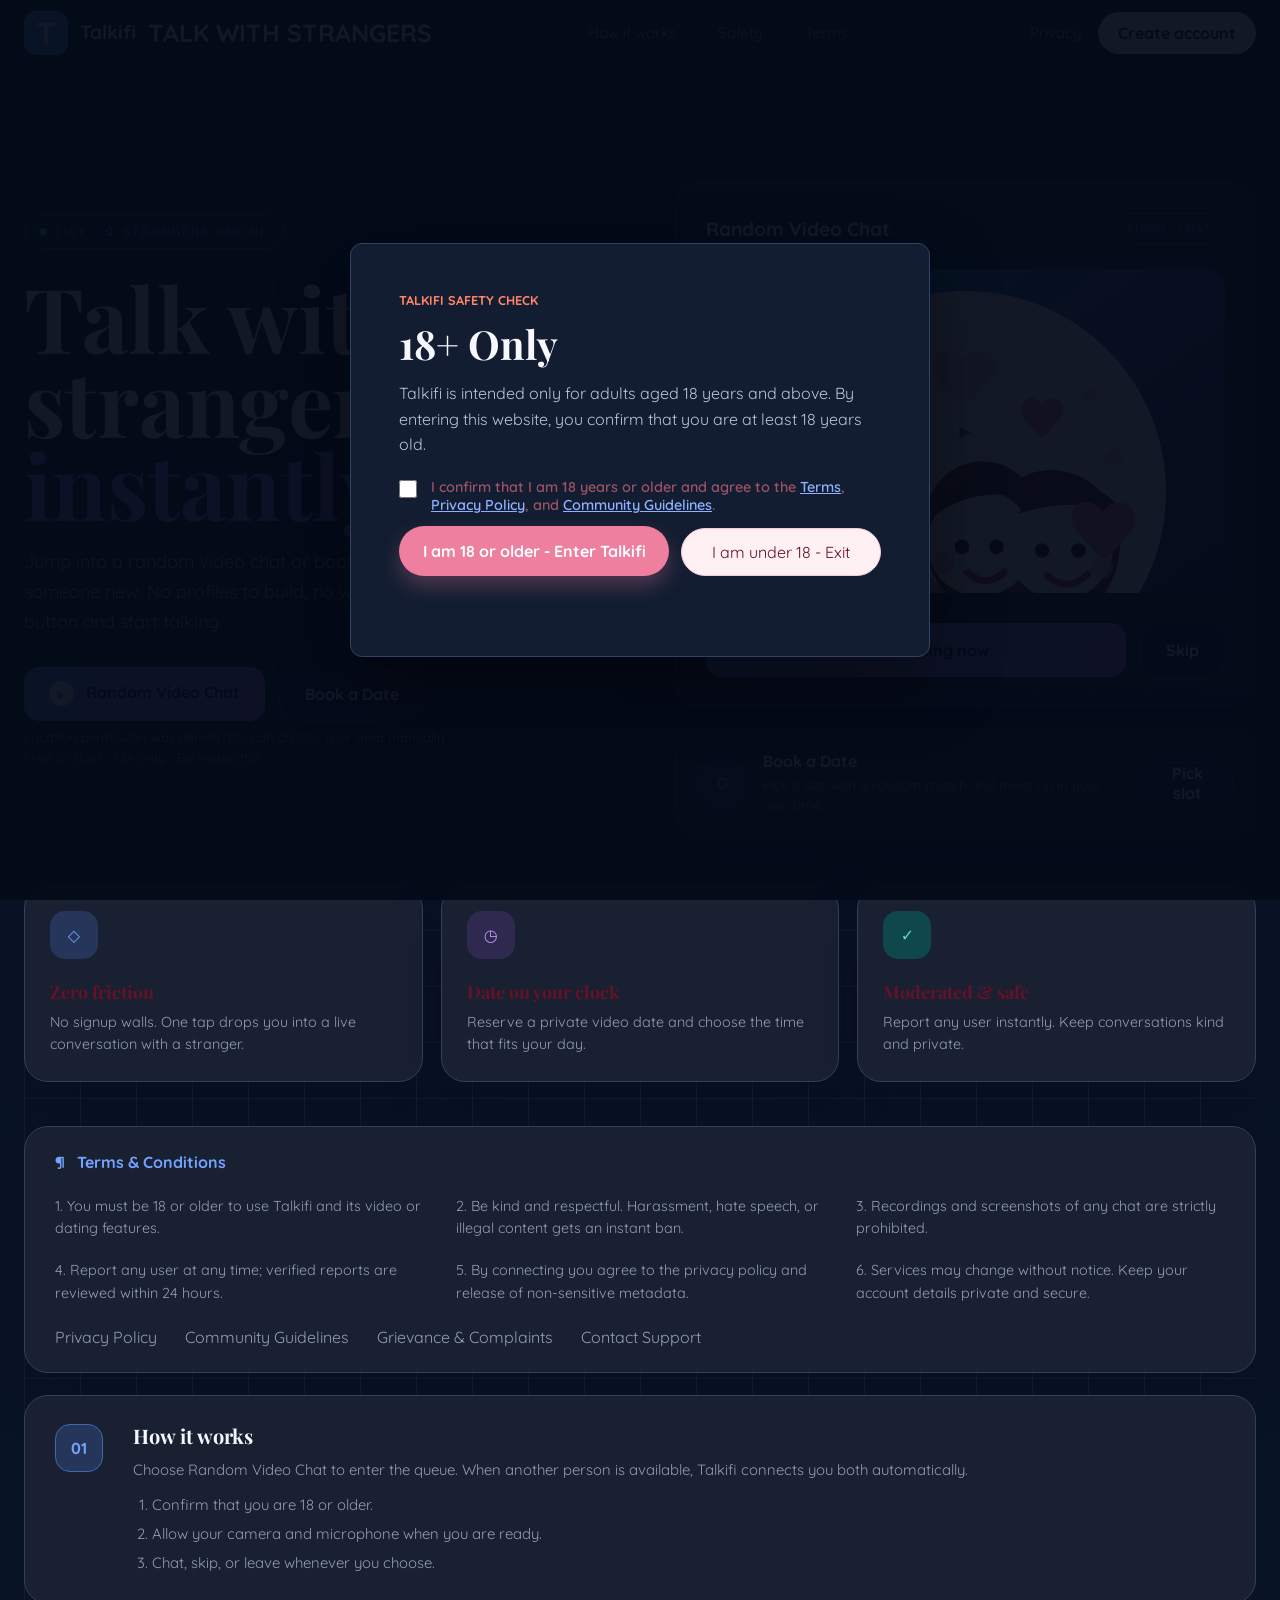
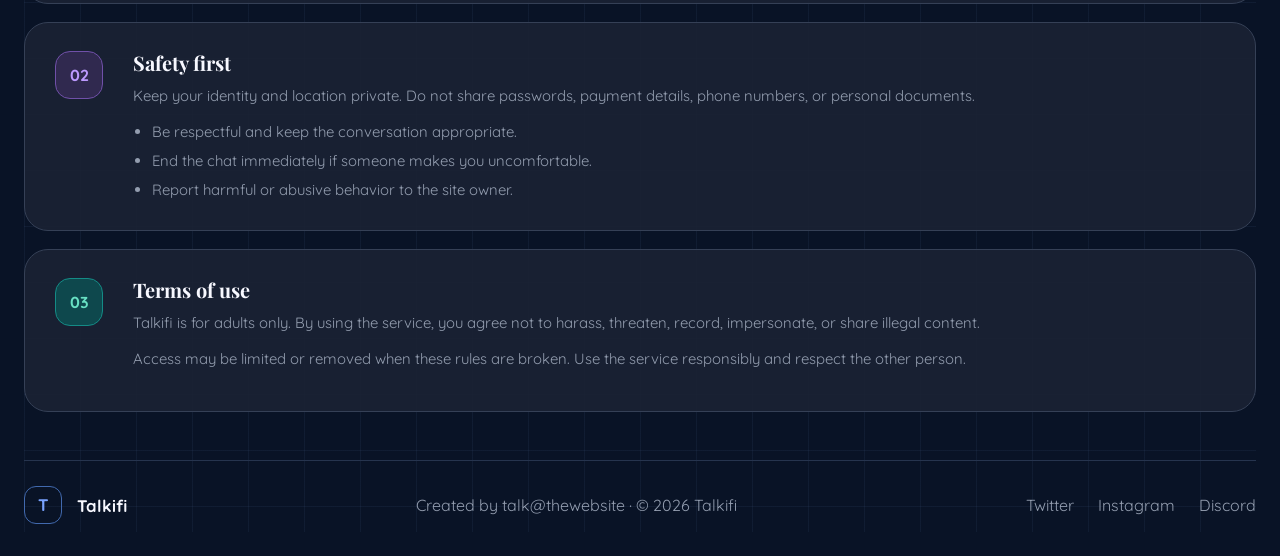
==== commit ab2b2a6a: "Add age gate legal pages and chat safety controls" ====
--- a/index.html
+++ b/index.html
@@ -10,9 +10,19 @@
   <link rel="preconnect" href="https://fonts.googleapis.com">
   <link rel="preconnect" href="https://fonts.gstatic.com" crossorigin>
   <link href="https://fonts.googleapis.com/css2?family=Playfair+Display:wght@600;700&family=Quicksand:wght@500;600;700&display=swap" rel="stylesheet">
-  <link rel="stylesheet" href="public/css/style.css?v=20260909-exact-home-split">
+  <link rel="stylesheet" href="public/css/style.css?v=20260909-real-cafe-results">
 </head>
 <body>
+  <section class="age-gate" id="ageGate" role="dialog" aria-modal="true" aria-labelledby="ageGateTitle">
+    <div class="age-gate-card">
+      <span class="age-gate-kicker">Talkifi safety check</span>
+      <h1 id="ageGateTitle">18+ Only</h1>
+      <p>Talkifi is intended only for adults aged 18 years and above. By entering this website, you confirm that you are at least 18 years old.</p>
+      <label class="check-row age-gate-check"><input id="ageGateConfirm" type="checkbox"><span>I confirm that I am 18 years or older and agree to the <a href="terms/">Terms</a>, <a href="privacy/">Privacy Policy</a>, and <a href="community-guidelines/">Community Guidelines</a>.</span></label>
+      <div class="age-gate-actions"><button class="primary-btn" id="enterTalkifiBtn" type="button">I am 18 or older - Enter Talkifi</button><button class="secondary-btn" id="underAgeBtn" type="button">I am under 18 - Exit</button></div>
+      <p class="error-message" id="ageGateError"></p>
+    </div>
+  </section>
   <div class="petal-field" aria-hidden="true"></div>
 
   <header class="chat-topbar">
@@ -24,10 +34,10 @@
     <nav class="landing-nav" aria-label="Main navigation">
       <a href="#how-it-works">How it works</a>
       <a href="#safety">Safety</a>
-      <a href="#terms">Terms</a>
+      <a href="terms/">Terms</a>
     </nav>
     <div class="landing-account-actions">
-      <a href="#terms">Sign in</a>
+      <a href="privacy/">Privacy</a>
       <button type="button" data-next="stranger-chat">Create account</button>
     </div>
     <button class="online-counter" id="onlineCounter" type="button">0 online now</button>
@@ -78,7 +88,7 @@
       <div class="landing-terms" id="terms">
         <strong>¶ &nbsp; Terms &amp; Conditions</strong>
         <div class="terms-grid"><p>1. You must be 18 or older to use Talkifi and its video or dating features.</p><p>2. Be kind and respectful. Harassment, hate speech, or illegal content gets an instant ban.</p><p>3. Recordings and screenshots of any chat are strictly prohibited.</p><p>4. Report any user at any time; verified reports are reviewed within 24 hours.</p><p>5. By connecting you agree to the privacy policy and release of non-sensitive metadata.</p><p>6. Services may change without notice. Keep your account details private and secure.</p></div>
-        <div class="terms-links"><a href="#terms-details">Privacy Policy</a><a href="#safety">Community Guidelines</a><a href="#terms">Cookie Settings</a><a href="#how-it-works">Contact Support</a></div>
+        <div class="terms-links"><a href="privacy/">Privacy Policy</a><a href="community-guidelines/">Community Guidelines</a><a href="grievance/">Grievance &amp; Complaints</a><a href="contact/">Contact Support</a></div>
       </div>
       <section class="landing-docs" aria-label="Talkifi information">
         <article class="landing-doc" id="how-it-works">
@@ -187,7 +197,7 @@
           <label for="townSelect">Town</label>
           <select id="townSelect" disabled></select>
         </div>
-        <div class="nearby-date-note"><strong>Nearby coffee dates</strong><span>Suggestions are prepared from your selected district and town.</span></div>
+        <div class="nearby-date-note"><strong>Date search area</strong><span>Search uses only the country, state, district, and town selected above. It never changes online now.</span></div>
         <label class="nearby-search-label" for="nearbyPlaceSearch">Search a nearby place</label>
         <input id="nearbyPlaceSearch" class="nearby-place-search" type="search" placeholder="Try cafe, coffee, bakery, brunch..." autocomplete="off">
         <div class="nearby-search-summary" id="nearbySearchSummary">Choose a town to see places within 10 km.</div>
@@ -258,6 +268,8 @@
               <button class="primary-btn compact-btn" id="findChatBtn" type="button" disabled>find person</button>
               <button class="secondary-btn compact-btn" id="skipChatBtn" type="button" disabled>skip</button>
               <button class="secondary-btn compact-btn" id="videoChatBtn" type="button" disabled>start video</button>
+              <button class="secondary-btn compact-btn safety-action" id="reportUserBtn" type="button" disabled>report</button>
+              <button class="secondary-btn compact-btn safety-action" id="blockUserBtn" type="button" disabled>block</button>
               <button class="secondary-btn compact-btn" id="leaveChatBtn" type="button" disabled>leave</button>
             </div>
           </div>
@@ -274,8 +286,21 @@
     </section>
   </main>
 
-  <script src="public/js/api.js?v=20260909-real-map-search"></script>
+  <dialog class="safety-dialog" id="mediaConsentDialog" aria-labelledby="mediaConsentTitle">
+    <div class="dialog-copy"><span class="age-gate-kicker">Optional before video chat</span><h2 id="mediaConsentTitle">Camera &amp; Microphone Access</h2><p>Talkifi requires access to your camera and microphone to provide video communication. Your browser will ask for permission. You can deny or revoke permission at any time.</p></div>
+    <div class="dialog-actions"><button class="primary-btn" id="allowMediaBtn" type="button">Allow Camera &amp; Microphone</button><button class="secondary-btn" id="continueTextBtn" type="button">Continue Without Video</button></div>
+  </dialog>
+
+  <dialog class="safety-dialog" id="reportDialog" aria-labelledby="reportTitle">
+    <form id="reportForm" method="dialog"><div class="dialog-copy"><span class="age-gate-kicker">Safety report</span><h2 id="reportTitle">Why are you reporting this user?</h2><label for="reportReason">Reason</label><select id="reportReason" required><option value="">Choose a reason...</option><option>Harassment</option><option>Scam/Fraud</option><option>Sexual/Explicit Content</option><option>Threats</option><option>Hate/Abuse</option><option>Impersonation</option><option>Suspicious behavior</option><option>Other</option></select><label for="reportDetail">Details (optional)</label><textarea id="reportDetail" maxlength="600" placeholder="Share only what is needed to review this report."></textarea></div><div class="dialog-actions"><button class="primary-btn" type="submit">Submit Report</button><button class="secondary-btn" id="cancelReportBtn" type="button">Cancel</button></div></form>
+  </dialog>
+
+  <dialog class="safety-dialog" id="blockDialog" aria-labelledby="blockTitle">
+    <div class="dialog-copy"><span class="age-gate-kicker">Block user</span><h2 id="blockTitle">Block this user?</h2><p>You will no longer be matched or able to communicate with this user on this device.</p></div><div class="dialog-actions"><button class="primary-btn" id="confirmBlockBtn" type="button">Block</button><button class="secondary-btn" id="cancelBlockBtn" type="button">Cancel</button></div>
+  </dialog>
+
+  <script src="public/js/api.js?v=20260910-safety"></script>
   <script src="public/js/animations.js?v=20260908-flow"></script>
-  <script src="public/js/app.js?v=20260909-real-map-search"></script>
+  <script src="public/js/app.js?v=20260910-safety"></script>
 </body>
 </html>
--- a/public/css/style.css
+++ b/public/css/style.css
@@ -500,6 +500,49 @@
   .landing-layout { grid-template-columns: 1fr; padding-top: 35px; }.landing-copy { max-width: none; }.landing-copy h1 { font-size: clamp(3.3rem, 15vw, 5.5rem); }.preview-video { min-height: 230px; }.landing-features, .landing-terms > div { grid-template-columns: 1fr; }.date-teaser button { margin-left: auto; }
 }
 
+/* Required adult, consent, and safety controls. */
+.age-gate[hidden] { display: none; }
+.age-gate {
+  position: fixed;
+  z-index: 1000;
+  inset: 0;
+  display: grid;
+  place-items: center;
+  padding: 24px;
+  overflow: auto;
+  background: rgba(4, 10, 24, .94);
+}
+.age-gate-open { overflow: hidden; }
+.age-gate-card, .safety-dialog {
+  width: min(100%, 580px);
+  border: 1px solid #314362;
+  border-radius: 12px;
+  background: #121d31;
+  color: #f7f8ff;
+  box-shadow: 0 28px 70px rgba(0, 0, 0, .38);
+}
+.age-gate-card { padding: clamp(28px, 5vw, 48px); }
+.age-gate-kicker { display: block; color: #ff8668; font-size: .8rem; font-weight: 700; text-transform: uppercase; }
+.age-gate-card h1, .safety-dialog h2 { margin: 12px 0 14px; color: #f7f8ff; font-family: "Playfair Display", serif; }
+.age-gate-card p, .dialog-copy p { color: #bac4d4; line-height: 1.6; }
+.age-gate-check { margin: 24px 0; color: #dce4f2; }
+.age-gate-check a { color: #90b1ff; }
+.age-gate-actions, .dialog-actions { display: flex; flex-wrap: wrap; gap: 12px; }
+.age-gate-actions .primary-btn, .dialog-actions .primary-btn { flex: 1 1 250px; }
+.age-gate-actions .secondary-btn, .dialog-actions .secondary-btn { flex: 1 1 180px; }
+.safety-dialog { padding: 0; max-width: 560px; }
+.safety-dialog::backdrop { background: rgba(4, 10, 24, .76); }
+.dialog-copy { padding: 30px 30px 14px; }
+.dialog-copy label { display: block; margin: 18px 0 7px; color: #f7f8ff; font-weight: 700; }
+.dialog-copy select, .dialog-copy textarea { width: 100%; border: 1px solid #405171; border-radius: 8px; padding: 12px; background: #0e182a; color: #f7f8ff; font: inherit; }
+.dialog-copy textarea { min-height: 104px; resize: vertical; }
+.dialog-actions { padding: 14px 30px 30px; }
+.safety-action { border-color: #a65b67 !important; color: #ffd8d8 !important; }
+@media (max-width: 620px) {
+  .age-gate, .age-gate-card { padding: 18px; }
+  .dialog-copy, .dialog-actions { padding-left: 20px; padding-right: 20px; }
+}
+
 /* Full-size chat and video workspace */
 .screen[data-screen="stranger-chat"] {
   width: min(100%, 1140px);
@@ -1605,6 +1648,12 @@
 }
 
 .cafe-card-top strong {
+  overflow: hidden;
+  text-overflow: ellipsis;
+  white-space: nowrap;
+}
+
+.cafe-card-top strong {
   min-width: 0;
   margin: 0;
   color: #f7f8ff;
@@ -1640,6 +1689,12 @@
   line-height: 1.45;
 }
 
+.cafe-description,
+.cafe-detail {
+  display: block;
+  min-height: 20px;
+}
+
 .cafe-date-btn {
   align-self: end;
   width: 100%;
@@ -1647,6 +1702,32 @@
   margin-top: 5px;
   border-color: #46526b;
   background: #1a263b;
+  color: #f7f8ff;
+}
+
+.cafe-details-btn {
+  width: 100%;
+  min-height: 34px;
+  margin-top: 2px;
+  border-color: #46526b;
+  background: transparent;
+  color: #a9baff;
+  font-size: .78rem;
+}
+
+.cafe-details {
+  display: grid;
+  gap: 4px;
+  padding: 10px;
+  border: 1px solid #354056;
+  border-radius: 10px;
+  background: #0d1628;
+  color: #a9b1c2;
+  font-size: .76rem;
+  line-height: 1.4;
+}
+
+.cafe-details strong {
   color: #f7f8ff;
 }
 
